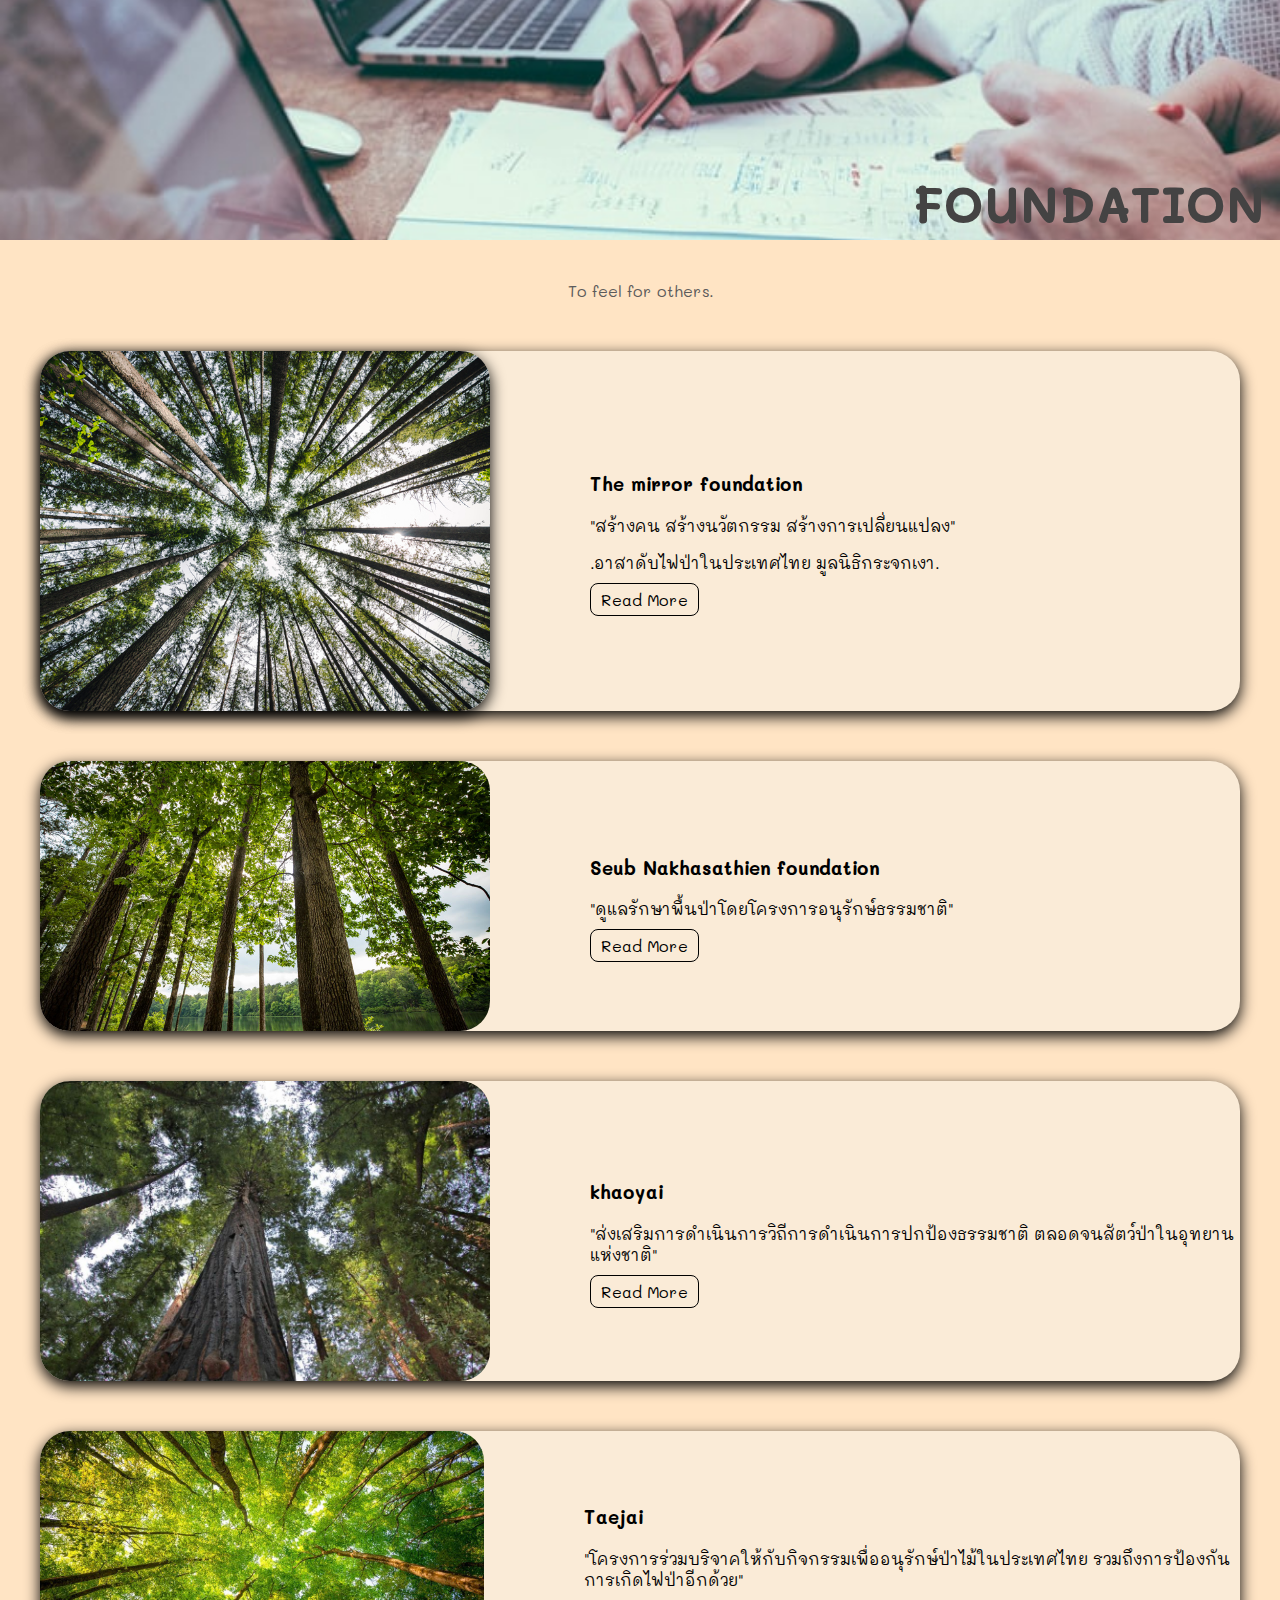
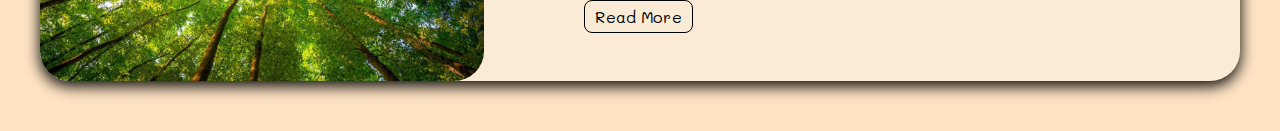
==== index.html @ f8342a6e "Update index.html" ====
<!DOCTYPE html>
<html lang="en">

<head>
    <meta charset="UTF-8">
    <meta http-equiv="X-UA-Compatible" content="IE=edge">
    <meta name="viewport" content="width=device-width, initial-scale=1.0">
    <title>Foundation</title>
    <link rel="stylesheet" href="foundation-edit.css">
    <link href="https://fonts.googleapis.com/css2?family=Mali&display=swap" rel="stylesheet">
    <!-- Global site tag (gtag.js) - Google Analytics -->
    <script async src="https://www.googletagmanager.com/gtag/js?id=G-BEYTRRF21R"></script>
    <script>
        window.dataLayer = window.dataLayer || [];
        function gtag() { dataLayer.push(arguments); }
        gtag('js', new Date());

        gtag('config', 'G-BEYTRRF21R');
    </script>
    <!-- Google Tag Manager -->
    <script>(function (w, d, s, l, i) {
            w[l] = w[l] || []; w[l].push({
                'gtm.start':
                    new Date().getTime(), event: 'gtm.js'
            }); var f = d.getElementsByTagName(s)[0],
                j = d.createElement(s), dl = l != 'dataLayer' ? '&l=' + l : ''; j.async = true; j.src =
                    'https://www.googletagmanager.com/gtm.js?id=' + i + dl; f.parentNode.insertBefore(j, f);
        })(window, document, 'script', 'dataLayer', 'GTM-MZQ7ZTH');</script>
    <!-- End Google Tag Manager -->
</head>

<body>
    <!-- Google Tag Manager (noscript) -->
    <noscript><iframe src="https://www.googletagmanager.com/ns.html?id=GTM-MZQ7ZTH" height="0" width="0"
            style="display:none;visibility:hidden"></iframe></noscript>
    <!-- End Google Tag Manager (noscript) -->
    <!-- topic -->
    <header class="main-topic">
        <div class="pic-topic">
            <h1 class="topic1">FOUNDATION</h1>
        </div>
    </header>

    <p class="word1">To feel for others.</p>

    <!-- box -->
    <div class="main-box">

        <div class="container1">
            <div class="list-box1">
                <img src="box1-found.jpg" alt="" class="pic-box1">
                <div class="text1">
                    <h3>The mirror foundation</h3>
                    <p>"สร้างคน สร้างนวัตกรรม สร้างการเปลี่ยนแปลง"</p>
                    <p>.อาสาดับไฟป่าในประเทศไทย มูลนิธิกระจกเงา.</p>
                    <a href="http://www.mirror.or.th/index.php" class="button" id="pann" onclick="readmore1()">Read
                        More</a>
                </div>
            </div>
        </div>

        <div class="container2">
            <div class="list-box2">
                <img src="box2-found.jpg" alt="" class="pic-box2">
                <div class="text2">
                    <h3>Seub Nakhasathien foundation</h3>
                    <p>"ดูแลรักษาพื้นป่าโดยโครงการอนุรักษ์ธรรมชาติ"</p>
                    <a href="https://www.seub.or.th/" class="button" onclick="readmore1()">Read More</a>
                </div>
            </div>
        </div>

        <div class="container3">
            <div class="list-box3">
                <img src="box3-found.jpg" alt="" class="pic-box3">
                <div class="text3">
                    <h3>khaoyai</h3>
                    <p>"ส่งเสริมการดำเนินการวิถีการดำเนินการปกป้องธรรมชาติ ตลอดจนสัตว์ป่าในอุทยานแห่งชาติ"</p>
                    <a href="http://www.khaoyai.org/" class="button" onclick="readmore1()">Read More</a>
                </div>
            </div>
        </div>

        <div class="container4">
            <div class="list-box4">
                <img src="box4-found.jpg" alt="" class="pic-box4">
                <div class="text4">
                    <h3>Taejai</h3>
                    <p>"โครงการร่วมบริจาคให้กับกิจกรรมเพื่ออนุรักษ์ป่าไม้ในประเทศไทย
                        รวมถึงการป้องกันการเกิดไฟป่าอีกด้วย"</p>
                    <a href="https://taejai.com/th/" class="button" onclick="readmore1()">Read More</a>
                </div>
            </div>
        </div>

    </div>

    <script>
        console.log("update 01");
    </script>
</body>

</html>
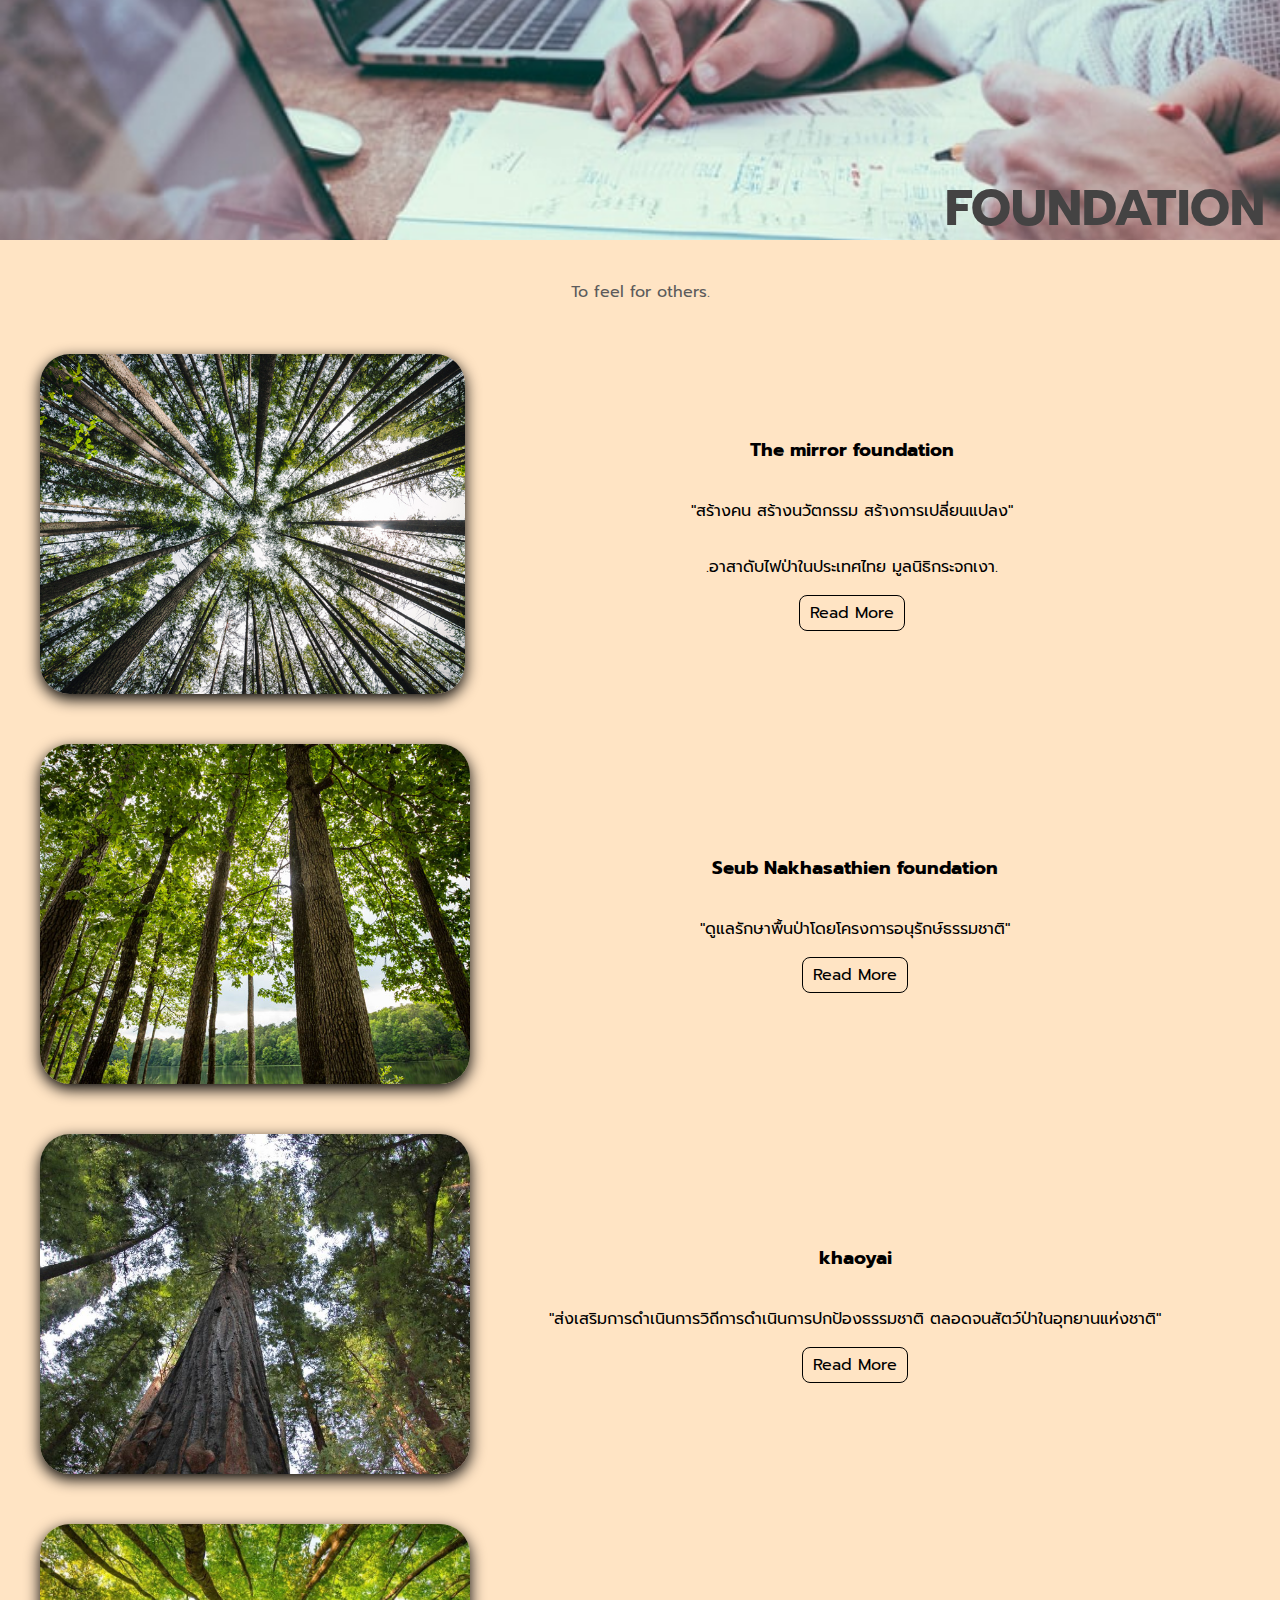
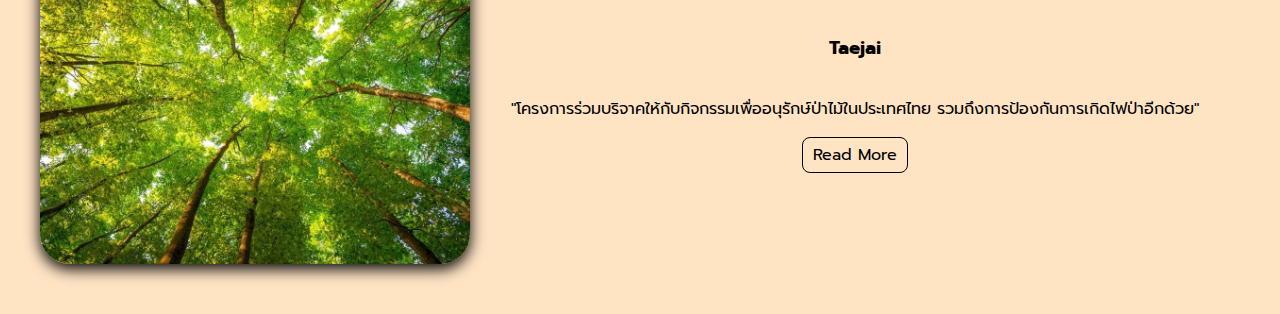
==== commit 5a500e37: "New html by ployza" ====
--- a/index.html
+++ b/index.html
@@ -8,14 +8,16 @@
     <title>Foundation</title>
     <link rel="stylesheet" href="foundation-edit.css">
     <link href="https://fonts.googleapis.com/css2?family=Mali&display=swap" rel="stylesheet">
+    <link rel="preconnect" href="https://fonts.gstatic.com">
+    <link href="https://fonts.googleapis.com/css2?family=Prompt:wght@200&display=swap" rel="stylesheet">
     <!-- Global site tag (gtag.js) - Google Analytics -->
-    <script async src="https://www.googletagmanager.com/gtag/js?id=G-BEYTRRF21R"></script>
+    <script async src="https://www.googletagmanager.com/gtag/js?id=G-5J2N6BYXM8"></script>
     <script>
         window.dataLayer = window.dataLayer || [];
         function gtag() { dataLayer.push(arguments); }
         gtag('js', new Date());
 
-        gtag('config', 'G-BEYTRRF21R');
+        gtag('config', 'G-5J2N6BYXM8');
     </script>
     <!-- Google Tag Manager -->
     <script>(function (w, d, s, l, i) {
@@ -53,8 +55,7 @@
                     <h3>The mirror foundation</h3>
                     <p>"สร้างคน สร้างนวัตกรรม สร้างการเปลี่ยนแปลง"</p>
                     <p>.อาสาดับไฟป่าในประเทศไทย มูลนิธิกระจกเงา.</p>
-                    <a href="http://www.mirror.or.th/index.php" class="button" id="pann" onclick="readmore1()">Read
-                        More</a>
+                    <a href="http://www.mirror.or.th/index.php" class="button" onclick="readmore1()">Read More</a>
                 </div>
             </div>
         </div>
@@ -94,10 +95,6 @@
         </div>
 
     </div>
-
-    <script>
-        console.log("update 01");
-    </script>
 </body>
 
 </html>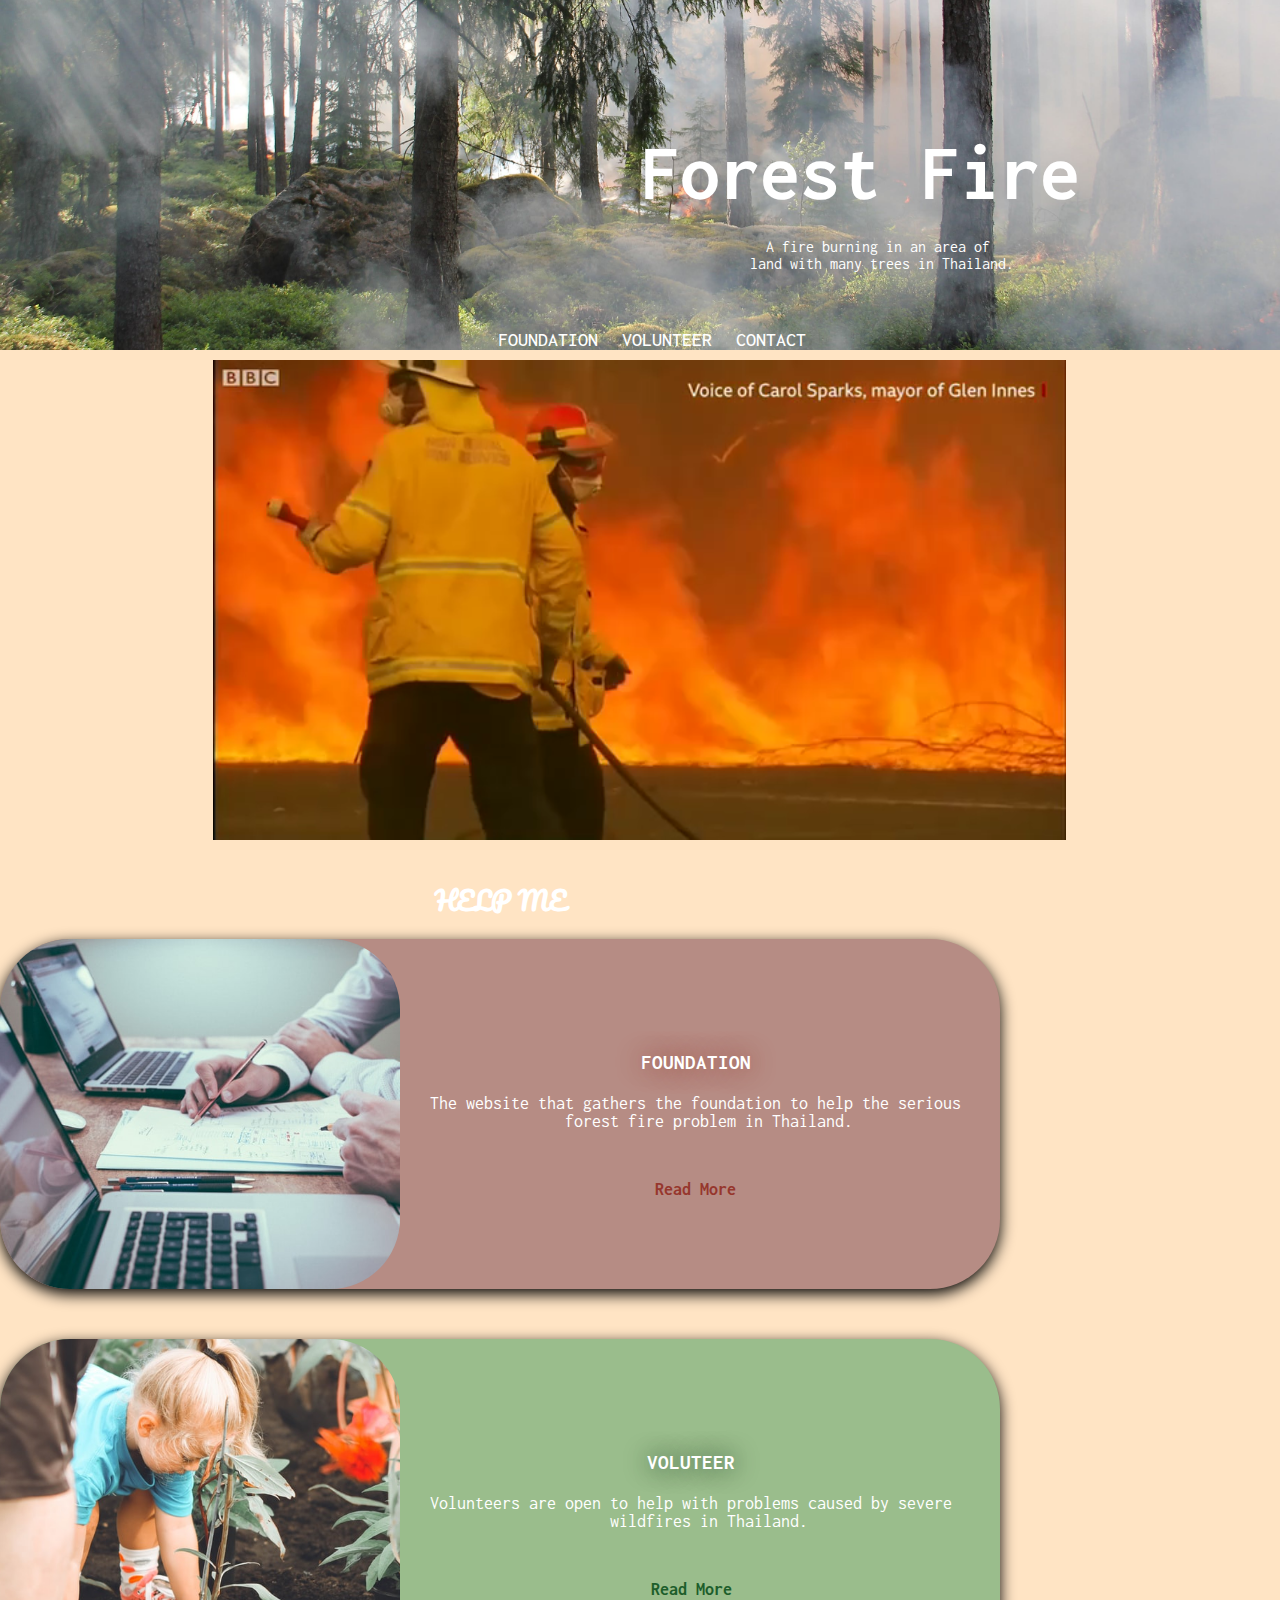
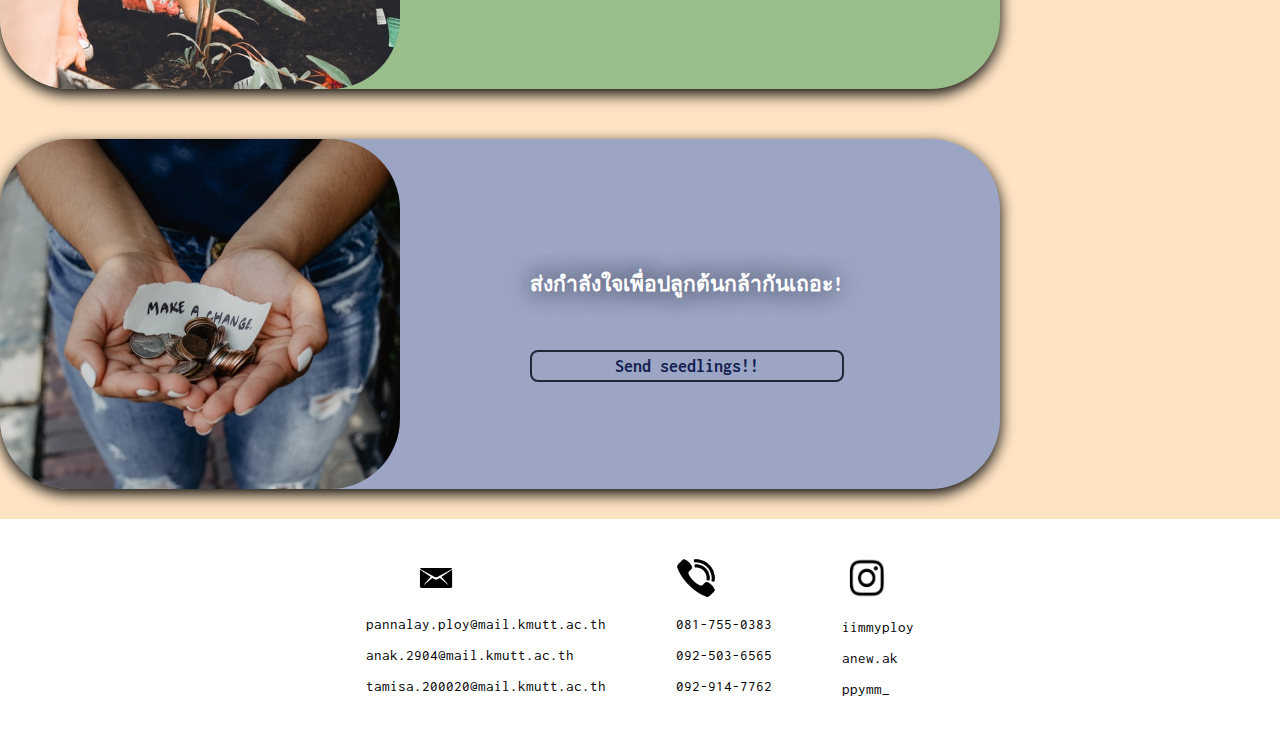
==== commit 8172d23d: "Change index page" ====
--- a/index.html
+++ b/index.html
@@ -5,11 +5,12 @@
     <meta charset="UTF-8">
     <meta http-equiv="X-UA-Compatible" content="IE=edge">
     <meta name="viewport" content="width=device-width, initial-scale=1.0">
-    <title>Foundation</title>
-    <link rel="stylesheet" href="foundation-edit.css">
-    <link href="https://fonts.googleapis.com/css2?family=Mali&display=swap" rel="stylesheet">
-    <link rel="preconnect" href="https://fonts.gstatic.com">
-    <link href="https://fonts.googleapis.com/css2?family=Prompt:wght@200&display=swap" rel="stylesheet">
+    <title>website ForestFire</title>
+    <link rel="stylesheet" href="manu.css">
+    <link rel="stylesheet" href="https://fonts.googleapis.com/css2?family=Inconsolata:wght@200;300&display=swap"
+        rel="stylesheet">
+    <link rel="stylesheet" href="https://fonts.googleapis.com/css2?family=Pacifico&display=swap" rel="stylesheet">
+
     <!-- Global site tag (gtag.js) - Google Analytics -->
     <script async src="https://www.googletagmanager.com/gtag/js?id=G-5J2N6BYXM8"></script>
     <script>
@@ -36,65 +37,106 @@
     <noscript><iframe src="https://www.googletagmanager.com/ns.html?id=GTM-MZQ7ZTH" height="0" width="0"
             style="display:none;visibility:hidden"></iframe></noscript>
     <!-- End Google Tag Manager (noscript) -->
-    <!-- topic -->
-    <header class="main-topic">
-        <div class="pic-topic">
-            <h1 class="topic1">FOUNDATION</h1>
+    <!-- menu-bar -->
+    <header class="bar">
+        <div class="main-head">
+            <h1 class="head1">Forest Fire</h1>
+            <p class="mini-head">&nbsp; A fire burning in an area of <br> land with many trees in Thailand.</p>
+        </div>
+        <div class="menu">
+            <div class="nav-menu">
+                <div class="item"><a href="#found">FOUNDATION</a></div>
+                <div class="item"><a href="#vol">VOLUNTEER</a></div>
+                <div class="item"><a href="#contact">CONTACT</a></div>
+            </div>
         </div>
     </header>
 
-    <p class="word1">To feel for others.</p>
+    <!-- VDO -->
+    <div class="vdo-bar">
+        <div class="fire-video">
+            <video autoplay loop muted class="video" src="video-project-edit2.mp4"></video>
+        </div>
+    </div>
 
-    <!-- box -->
-    <div class="main-box">
-
-        <div class="container1">
-            <div class="list-box1">
-                <img src="box1-found.jpg" alt="" class="pic-box1">
-                <div class="text1">
-                    <h3>The mirror foundation</h3>
-                    <p>"สร้างคน สร้างนวัตกรรม สร้างการเปลี่ยนแปลง"</p>
-                    <p>.อาสาดับไฟป่าในประเทศไทย มูลนิธิกระจกเงา.</p>
-                    <a href="http://www.mirror.or.th/index.php" class="button" onclick="readmore1()">Read More</a>
+    <!-- function -->
+    <div class="container1" id="found">
+        <h1 class="help">HELP ME</h1>
+        <div class="list-found">
+            <div class="main1">
+                <img src="pic-found.jpg" alt="" class="img-found">
+                <div class="big-content">
+                    <h3 class="title-found">FOUNDATION</h3>
+                    <p class="content-found">The website that gathers the foundation to help the serious <br>
+                        &nbsp;&nbsp;&nbsp;&nbsp;&nbsp;&nbsp;&nbsp;&nbsp;&nbsp;&nbsp;
+                        &nbsp;&nbsp;&nbsp; forest fire problem in Thailand.</p>
+                    <a href="https://pannalay.github.io/ForestFire_Project/foundation-edit.html">Read More</a>
                 </div>
             </div>
         </div>
 
-        <div class="container2">
-            <div class="list-box2">
-                <img src="box2-found.jpg" alt="" class="pic-box2">
-                <div class="text2">
-                    <h3>Seub Nakhasathien foundation</h3>
-                    <p>"ดูแลรักษาพื้นป่าโดยโครงการอนุรักษ์ธรรมชาติ"</p>
-                    <a href="https://www.seub.or.th/" class="button" onclick="readmore1()">Read More</a>
+        <div class="list-voluteer" id="vol">
+            <div class="main2">
+                <img src="pic-voluteer.jpg" alt="" class="img-voluteer">
+                <div class="big-content2">
+                    <h3 class="title-voluteer">VOLUTEER</h3>
+                    <p class="content-voluteer">Volunteers are open to help with problems caused by severe
+                        <br>&nbsp;&nbsp;&nbsp;&nbsp;
+                        &nbsp;&nbsp;&nbsp;&nbsp;&nbsp;&nbsp;&nbsp;&nbsp;&nbsp;&nbsp;&nbsp;&nbsp;&nbsp;&nbsp; wildfires
+                        in
+                        Thailand.
+                    </p>
+                    <a href="https://pannalay.github.io/ForestFire_Project/voluteer-1.html">Read More</a>
                 </div>
             </div>
         </div>
 
-        <div class="container3">
-            <div class="list-box3">
-                <img src="box3-found.jpg" alt="" class="pic-box3">
-                <div class="text3">
-                    <h3>khaoyai</h3>
-                    <p>"ส่งเสริมการดำเนินการวิถีการดำเนินการปกป้องธรรมชาติ ตลอดจนสัตว์ป่าในอุทยานแห่งชาติ"</p>
-                    <a href="http://www.khaoyai.org/" class="button" onclick="readmore1()">Read More</a>
+        <div class="list-donate">
+            <div class="main3">
+                <img src="pic-donate.jpg" alt="" class="img-donate">
+                <div class="big-content3">
+                    <h3 class="title-donate">ส่งกำลังใจเพื่อปลูกต้นกล้ากันเถอะ!</h3>
+                    <a href="https://pannalay.github.io/ForestFire_Project/google.html" id="data">Send seedlings!!</a>
                 </div>
             </div>
         </div>
+    </div>
+    <!-- contact -->
 
-        <div class="container4">
-            <div class="list-box4">
-                <img src="box4-found.jpg" alt="" class="pic-box4">
-                <div class="text4">
-                    <h3>Taejai</h3>
-                    <p>"โครงการร่วมบริจาคให้กับกิจกรรมเพื่ออนุรักษ์ป่าไม้ในประเทศไทย
-                        รวมถึงการป้องกันการเกิดไฟป่าอีกด้วย"</p>
-                    <a href="https://taejai.com/th/" class="button" onclick="readmore1()">Read More</a>
+    <div class="container2" id="contact">
+        <div class="dev-contact">
+            <div class="main-email">
+                <img src="email.png" alt="" class="img-email">
+                <div class="mix-email">
+                    <p class="email-ploy">pannalay.ploy@mail.kmutt.ac.th</p>
+                    <p class="email-anew">anak.2904@mail.kmutt.ac.th</p>
+                    <p class="email-pan">tamisa.200020@mail.kmutt.ac.th</p>
+                </div>
+            </div>
+
+            <div class="main-phone">
+                <img src="phone1.png" alt="" class="img-phone">
+                <div class="mix-phone">
+                    <p class="phone-ploy">081-755-0383</p>
+                    <p class="phone-anew">092-503-6565</p>
+                    <p class="phone-pan">092-914-7762</p>
+                </div>
+            </div>
+
+
+            <div class="main-ig">
+                <img src="ig.png" alt="" class="img-ig">
+                <div class="mix-ig">
+                    <p class="ig-ploy">iimmyploy</p>
+                    <p class="ig-anew">anew.ak</p>
+                    <p class="ig-pan">ppymm_</p>
                 </div>
             </div>
         </div>
-
     </div>
+    <script>
+        console.log("index page update 1");
+    </script>
 </body>
 
 </html>--- a/manu.css
+++ b/manu.css
@@ -0,0 +1,353 @@
+body{
+    font-family: 'Inconsolata', monospace;
+    background-color:bisque ;
+    padding: 0%;
+    margin: 0%;
+}
+
+@media screen and (max-width: 425px) {
+    html, body {
+        width: 1000px;
+    }
+    .bar{
+        height: 300px;
+        width: 1000px;
+    }
+    h1.head1{
+        font-size: 50px;
+        text-align: end;
+    }
+    .mini-head{
+        width: 300px;
+        align-self: start;
+        justify-content: start;
+        margin-left: 700px !important;
+        margin-right: 30px;
+        text-align: start;
+    }
+    .dev-contact{
+        display: flex;
+
+    }
+    .main-head{
+        width: 1000px;
+    }
+    .main-email{
+        text-align: center;
+    }
+    .main-email > img {
+        margin: 0;  
+    }
+    .main-phone{
+        text-align: center;
+    }
+    .main-ig{
+        text-align: center;
+    }
+}
+/* menu-bar */
+.bar{
+    display: flex;
+    flex-direction: column;
+    background-image: url('bg3.jpeg');
+    background-size: cover;
+    background-repeat: no-repeat;
+    background-position: center center;
+    height: 350px;
+    width: 100%;
+}
+
+.head1{
+    color: white;
+    font-size: 80px;
+    margin-top: 130px;
+    margin-left: 50%;
+    padding-bottom: 0px;
+    margin-right: 30px;
+}
+
+
+.mini-head{
+    display: flex;
+    color: white;
+    /* margin-top: 40px; */
+    /* justify-content: center; */
+    margin-top: -30px;
+    margin-left: 750px;
+}
+
+.menu{
+    margin-top: auto;
+}
+
+.nav-menu{
+    display: flex;
+    font-size: 20px;
+    align-items: center;
+    justify-content: center;
+    /* justify-content: space-around; */
+}
+
+.item a{
+    margin-left: 24px;
+    text-decoration: none;
+    color: white;
+    font-weight: 500;
+}
+
+/* vdo */
+.video-bar{
+    display: flex;
+}
+
+
+.video{
+    width: 854px;
+    height: 480px;
+    justify-content: center;
+}
+
+.fire-video{
+    width: 100%;
+    margin-top: 10px;
+    text-align: center;
+}
+
+/* function1 */
+
+.help{
+    text-align: center;
+    margin-top: 35px;
+    color: rgb(255, 255, 255);
+    font-family: 'Pacifico', cursive;
+    font-size: 25px;
+}
+
+
+.list-found{
+    display: flex;
+    background-color: rgb(182, 140, 132);
+    height: 350px;
+    color: white;
+    border-radius: 70px;
+    box-shadow: 0 5px 15px rgba(0, 0, 0, 1);
+    width: 1000px;
+    margin: auto;
+}
+
+
+.img-found{
+    height: 350px;
+    width: 400px;
+    object-fit: cover;
+    border-radius: 70px;
+}
+
+.main1{
+    display: flex;  
+    align-items: center; 
+}
+
+.big-content{
+    flex-direction: column;
+    align-items: center;
+    margin-left: 30px;
+    font-size: 18px;
+}
+
+.big-content a{
+    display: flex;
+    align-items: center;
+    justify-content: center;
+    margin-top: 50px;
+    text-decoration: none;
+    color: rgb(150, 55, 45);
+    font-weight: 700;
+}
+
+.title-found{
+    display: flex;
+    align-content: center;
+    justify-content: center;
+    text-shadow: 0 0 25px rgb(150, 55, 45)
+}
+
+/* function2 */
+
+.main2{
+    display: flex;
+    align-items: center;
+    margin-top: 50px;
+}
+
+.big-content2{
+    flex-direction: column;
+    align-items: center;
+    margin-left: 30px;
+    font-size: 18px;
+}
+
+.big-content2 a{
+    display: flex;
+    align-items: center;
+    justify-content: center;
+    margin-top: 50px;
+    text-decoration: none;
+    color: rgb(29, 94, 43);
+    font-weight: 700;
+}
+
+.list-voluteer{
+    background-color: rgb(154, 189, 140);
+    height: 350px;
+    /* margin-top: 50px; */
+    color: white;
+    border-radius: 70px;
+    box-shadow: 0 5px 15px rgba(0, 0, 0, 1);
+    width: 1000px;
+    margin: auto;
+}
+
+
+.img-voluteer{
+    height: 350px;
+    width: 400px;
+    object-fit: cover;
+    border-radius: 70px;
+}
+
+.title-voluteer{
+    display: flex;
+    align-content: center;
+    justify-content: center;
+    text-shadow: 0 0 25px rgb(15, 51, 21);
+}
+
+/* function3 */
+
+.main3{
+    display: flex;
+    align-items: center;
+    margin-top: 50px;
+}
+
+.big-content3{
+    flex-direction: column;
+    align-self: center;
+    margin-left: 130px;
+    font-size: 18px;
+}
+
+.big-content3 a{
+    display: flex;
+    align-items: center;
+    justify-content: center;
+    margin-top: 50px;
+    text-decoration: none;
+    color: rgb(21, 30, 83);
+    font-weight: 700;
+    border: 2px solid rgb(32, 39, 56);
+    border-radius: 8px;
+    padding: 5px 10px;
+}
+
+.list-donate{
+    background-color: rgb(156, 166, 196);
+    height: 350px;
+    /* margin-top: 50px; */
+    color: white;
+    border-radius: 70px;
+    box-shadow: 0 5px 15px rgba(0, 0, 0, 1);
+    width: 1000px;
+    margin: auto;
+}
+
+
+.img-donate{
+    height: 350px;
+    width: 400px;
+    object-fit: cover;
+    border-radius: 70px;
+}
+
+.title-donate{
+    display: flex;
+    align-content: center;
+    justify-content: center;
+    text-shadow: 0 0 25px rgb(8, 12, 34);
+}
+
+/* contact */
+
+/* email */
+
+.container1{
+    width: 1000px;
+}
+
+.container2{
+    display: flex;
+    margin: 0%;
+    margin-top: 30px;
+    background-color: white;
+    height: 230px;
+    align-content: center;
+    justify-content: space-around;
+    width: 100%;
+}
+
+.dev-contact{
+    display: flex;
+    flex-direction: row;
+    align-items: center;
+    justify-content: center;
+    width: 100%;
+}
+
+.mix-email{
+    font-size: 15px;
+}
+
+.main-email{
+    width: fit-content; 
+}
+
+.img-email{
+    height: 40px;
+    width: 40px;
+    margin-left: 50px;
+    /* align-content: center;
+    justify-content: center; */
+}
+
+/* phone */
+
+.mix-phone{
+    font-size: 15px; 
+}
+
+.main-phone{
+    width: fit-content; 
+    margin: 0 70px;
+}
+.img-phone{
+    height: 40px;
+    width: 40px;
+}
+
+/* ig */
+
+.mix-ig{
+    font-size: 15px; 
+}
+
+.main-ig{
+    width: fit-content; 
+}
+.img-ig{
+    height: 45px;
+    width: 50px;
+}
+
+
+
